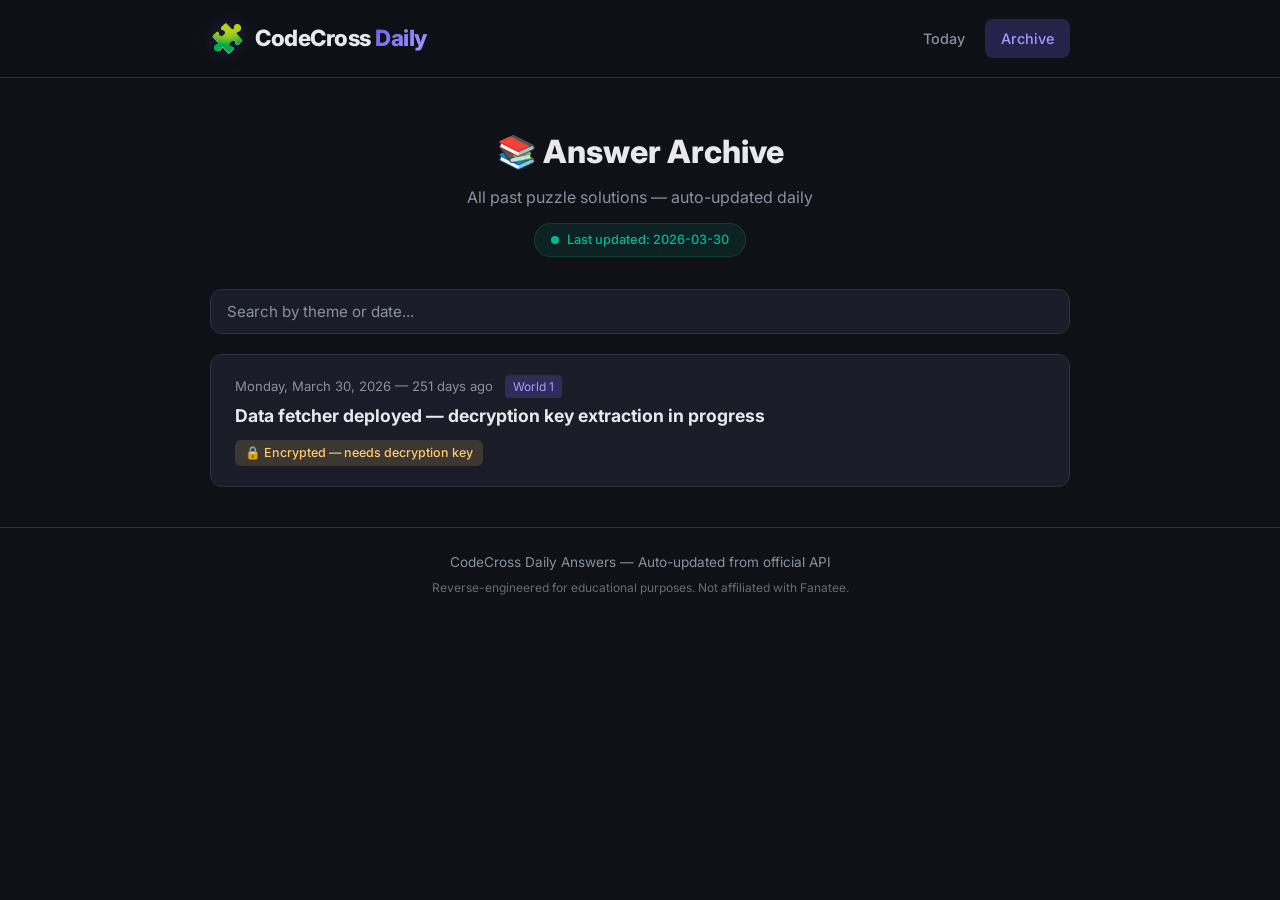
==== archive.html @ 8000e976 "Initial commit: CodeCross Daily Answers website - Today page with auto-loading current date - Archiv" ====
<!DOCTYPE html>
<html lang="en">
<head>
  <meta charset="UTF-8">
  <meta name="viewport" content="width=device-width, initial-scale=1.0">
  <title>CodeCross Answer Archive - All Past Puzzle Solutions</title>
  <meta name="description" content="Browse all past CodeCross puzzle answers. Complete archive organized by date with auto-updating daily.">
  <link rel="stylesheet" href="styles.css">
  <link rel="preconnect" href="https://fonts.googleapis.com">
  <link href="https://fonts.googleapis.com/css2?family=Inter:wght@400;500;600;700;800&display=swap" rel="stylesheet">
</head>
<body>
  <header>
    <div class="container">
      <div class="logo">
        <span class="logo-icon">🧩</span>
        <h1>CodeCross <span class="highlight">Daily</span></h1>
      </div>
      <nav>
        <a href="index.html">Today</a>
        <a href="archive.html" class="active">Archive</a>
      </nav>
    </div>
  </header>

  <main class="container">
    <section class="hero">
      <h2>📚 Answer Archive</h2>
      <p class="subtitle">All past puzzle solutions — auto-updated daily</p>
      <div class="source-badge">
        <span class="dot"></span>
        <span id="last-updated">Checking...</span>
      </div>
    </section>

    <section class="archive-controls">
      <input type="text" id="search-input" placeholder="Search by theme or date..." class="search-box">
    </section>

    <section class="archive-list" id="archive-container">
      <div class="loading-spinner">
        <div class="spinner"></div>
        <p>Loading archive...</p>
      </div>
    </section>
  </main>

  <footer>
    <div class="container">
      <p>CodeCross Daily Answers — Auto-updated from official API</p>
      <p class="disclaimer">Reverse-engineered for educational purposes. Not affiliated with Fanatee.</p>
    </div>
  </footer>

  <script src="app.js"></script>
  <script>
    document.addEventListener('DOMContentLoaded', () => loadArchive());
  </script>
</body>
</html>
---- styles.css ----
:root {
  --bg: #0f1117;
  --bg-card: #1a1d27;
  --bg-card-hover: #222632;
  --text: #e8e8ed;
  --text-muted: #8b8fa3;
  --accent: #6c5ce7;
  --accent-light: #a29bfe;
  --accent-glow: rgba(108, 92, 231, 0.25);
  --success: #00b894;
  --success-glow: rgba(0, 184, 148, 0.2);
  --warning: #fdcb6e;
  --error: #e17055;
  --border: #2d3148;
  --radius: 12px;
  --radius-lg: 16px;
}

* { margin: 0; padding: 0; box-sizing: border-box; }

body {
  font-family: 'Inter', -apple-system, sans-serif;
  background: var(--bg);
  color: var(--text);
  line-height: 1.6;
  min-height: 100vh;
}

.container {
  max-width: 900px;
  margin: 0 auto;
  padding: 0 20px;
}

/* Header */
header {
  border-bottom: 1px solid var(--border);
  padding: 16px 0;
  position: sticky;
  top: 0;
  background: rgba(15, 17, 23, 0.95);
  backdrop-filter: blur(12px);
  z-index: 100;
}

header .container {
  display: flex;
  justify-content: space-between;
  align-items: center;
}

.logo {
  display: flex;
  align-items: center;
  gap: 10px;
}

.logo-icon {
  font-size: 28px;
  filter: drop-shadow(0 0 8px var(--accent-glow));
}

.logo h1 {
  font-size: 1.4rem;
  font-weight: 800;
  letter-spacing: -0.5px;
}

.highlight {
  background: linear-gradient(135deg, var(--accent), var(--accent-light));
  -webkit-background-clip: text;
  -webkit-text-fill-color: transparent;
}

nav {
  display: flex;
  gap: 4px;
}

nav a {
  text-decoration: none;
  color: var(--text-muted);
  padding: 8px 16px;
  border-radius: 8px;
  font-size: 0.9rem;
  font-weight: 500;
  transition: all 0.2s;
}

nav a:hover {
  color: var(--text);
  background: var(--bg-card);
}

nav a.active {
  color: var(--accent-light);
  background: var(--accent-glow);
}

/* Hero */
.hero {
  text-align: center;
  padding: 48px 0 32px;
}

.hero h2 {
  font-size: 2rem;
  font-weight: 800;
  margin-bottom: 8px;
}

.subtitle {
  color: var(--text-muted);
  font-size: 1rem;
  margin-bottom: 12px;
}

.date-badge {
  display: inline-block;
  background: var(--accent-glow);
  color: var(--accent-light);
  padding: 6px 16px;
  border-radius: 20px;
  font-size: 0.85rem;
  font-weight: 600;
  margin-bottom: 16px;
  border: 1px solid rgba(108, 92, 231, 0.3);
}

.source-badge {
  display: inline-flex;
  align-items: center;
  gap: 8px;
  background: rgba(0, 184, 148, 0.1);
  color: var(--success);
  padding: 6px 16px;
  border-radius: 20px;
  font-size: 0.8rem;
  font-weight: 500;
  border: 1px solid rgba(0, 184, 148, 0.2);
}

.source-badge .dot {
  width: 8px;
  height: 8px;
  background: var(--success);
  border-radius: 50%;
  animation: pulse 2s infinite;
}

@keyframes pulse {
  0%, 100% { opacity: 1; }
  50% { opacity: 0.5; }
}

/* Group Cards */
.answers-grid {
  display: grid;
  gap: 20px;
  margin-bottom: 40px;
}

.group-card {
  background: var(--bg-card);
  border: 1px solid var(--border);
  border-radius: var(--radius-lg);
  overflow: hidden;
  transition: all 0.3s ease;
}

.group-card:hover {
  border-color: var(--accent);
  box-shadow: 0 0 30px var(--accent-glow);
}

.group-header {
  background: linear-gradient(135deg, rgba(108, 92, 231, 0.15), rgba(162, 155, 254, 0.05));
  padding: 16px 24px;
  border-bottom: 1px solid var(--border);
  display: flex;
  align-items: center;
  gap: 10px;
}

.group-number {
  background: var(--accent);
  color: white;
  width: 32px;
  height: 32px;
  border-radius: 8px;
  display: flex;
  align-items: center;
  justify-content: center;
  font-weight: 700;
  font-size: 0.9rem;
}

.group-header h3 {
  font-size: 1rem;
  font-weight: 600;
}

.puzzles {
  padding: 8px 0;
}

.puzzle-row {
  display: grid;
  grid-template-columns: 1fr auto;
  align-items: center;
  padding: 14px 24px;
  border-bottom: 1px solid rgba(45, 49, 72, 0.5);
  transition: background 0.15s;
}

.puzzle-row:last-child {
  border-bottom: none;
}

.puzzle-row:hover {
  background: var(--bg-card-hover);
}

.clue {
  color: var(--text-muted);
  font-size: 0.95rem;
}

.answer {
  font-weight: 700;
  font-size: 0.95rem;
  color: var(--success);
  background: var(--success-glow);
  padding: 4px 14px;
  border-radius: 6px;
  letter-spacing: 1px;
  white-space: nowrap;
  font-family: 'Inter', monospace;
}

/* Info Section */
.info-section {
  display: grid;
  grid-template-columns: repeat(auto-fit, minmax(250px, 1fr));
  gap: 16px;
  margin-bottom: 40px;
}

.info-card {
  background: var(--bg-card);
  border: 1px solid var(--border);
  border-radius: var(--radius);
  padding: 20px;
}

.info-card h3 {
  font-size: 1rem;
  margin-bottom: 8px;
}

.info-card p {
  color: var(--text-muted);
  font-size: 0.85rem;
  line-height: 1.5;
}

.info-card a {
  color: var(--accent-light);
  text-decoration: none;
}

.info-card code {
  background: rgba(108, 92, 231, 0.15);
  padding: 2px 6px;
  border-radius: 4px;
  font-size: 0.8rem;
}

/* Loading & Error */
.loading-spinner {
  text-align: center;
  padding: 48px;
  color: var(--text-muted);
}

.spinner {
  width: 40px;
  height: 40px;
  border: 3px solid var(--border);
  border-top-color: var(--accent);
  border-radius: 50%;
  animation: spin 0.8s linear infinite;
  margin: 0 auto 16px;
}

@keyframes spin {
  to { transform: rotate(360deg); }
}

.error-box {
  background: rgba(225, 112, 85, 0.1);
  border: 1px solid rgba(225, 112, 85, 0.3);
  border-radius: var(--radius);
  padding: 24px;
  text-align: center;
}

.error-box h3 {
  color: var(--error);
  margin-bottom: 8px;
}

.error-box p {
  color: var(--text-muted);
  font-size: 0.9rem;
  margin-bottom: 8px;
}

.error-box a {
  color: var(--accent-light);
}

/* Archive */
.archive-controls {
  margin-bottom: 20px;
}

.search-box {
  width: 100%;
  padding: 12px 16px;
  background: var(--bg-card);
  border: 1px solid var(--border);
  border-radius: var(--radius);
  color: var(--text);
  font-size: 0.95rem;
  font-family: inherit;
  outline: none;
  transition: border-color 0.2s;
}

.search-box:focus {
  border-color: var(--accent);
}

.search-box::placeholder {
  color: var(--text-muted);
}

.archive-list {
  display: grid;
  gap: 12px;
  margin-bottom: 40px;
}

.archive-item {
  background: var(--bg-card);
  border: 1px solid var(--border);
  border-radius: var(--radius);
  padding: 20px 24px;
  cursor: pointer;
  transition: all 0.2s;
}

.archive-item:hover {
  border-color: var(--accent);
  transform: translateX(4px);
}

.archive-meta {
  display: flex;
  align-items: center;
  gap: 12px;
  margin-bottom: 4px;
}

.archive-date {
  font-size: 0.82rem;
  color: var(--text-muted);
}

.archive-world {
  font-size: 0.75rem;
  background: var(--accent-glow);
  color: var(--accent-light);
  padding: 2px 8px;
  border-radius: 4px;
}

.archive-theme {
  font-size: 1.1rem;
  font-weight: 700;
  margin-bottom: 10px;
}

.archive-preview {
  display: flex;
  gap: 8px;
  flex-wrap: wrap;
}

.archive-group-badge {
  background: var(--accent-glow);
  color: var(--accent-light);
  padding: 3px 10px;
  border-radius: 6px;
  font-size: 0.78rem;
  font-weight: 500;
}

.archive-group-badge.encrypted {
  background: rgba(253, 203, 110, 0.15);
  color: var(--warning);
}

.archive-expanded {
  margin-top: 16px;
  padding-top: 16px;
  border-top: 1px solid var(--border);
  display: grid;
  gap: 12px;
}

.mini-group {
  background: rgba(0,0,0,0.2);
  border-radius: 8px;
  padding: 12px 16px;
}

.mini-group h4 {
  font-size: 0.85rem;
  color: var(--accent-light);
  margin-bottom: 8px;
}

.mini-puzzle {
  display: flex;
  justify-content: space-between;
  padding: 4px 0;
  font-size: 0.85rem;
}

.mini-puzzle .clue { color: var(--text-muted); }
.mini-puzzle .answer { color: var(--success); font-weight: 600; }

.empty-state {
  text-align: center;
  color: var(--text-muted);
  padding: 48px;
}

/* Footer */
footer {
  border-top: 1px solid var(--border);
  padding: 24px 0;
  text-align: center;
}

footer p {
  color: var(--text-muted);
  font-size: 0.85rem;
}

.disclaimer {
  font-size: 0.75rem !important;
  margin-top: 4px;
  opacity: 0.7;
}

/* Responsive */
@media (max-width: 600px) {
  .hero h2 { font-size: 1.5rem; }
  .puzzle-row { grid-template-columns: 1fr; gap: 8px; padding: 12px 16px; }
  .answer { justify-self: start; }
  header .container { flex-direction: column; gap: 12px; }
  .info-section { grid-template-columns: 1fr; }
}
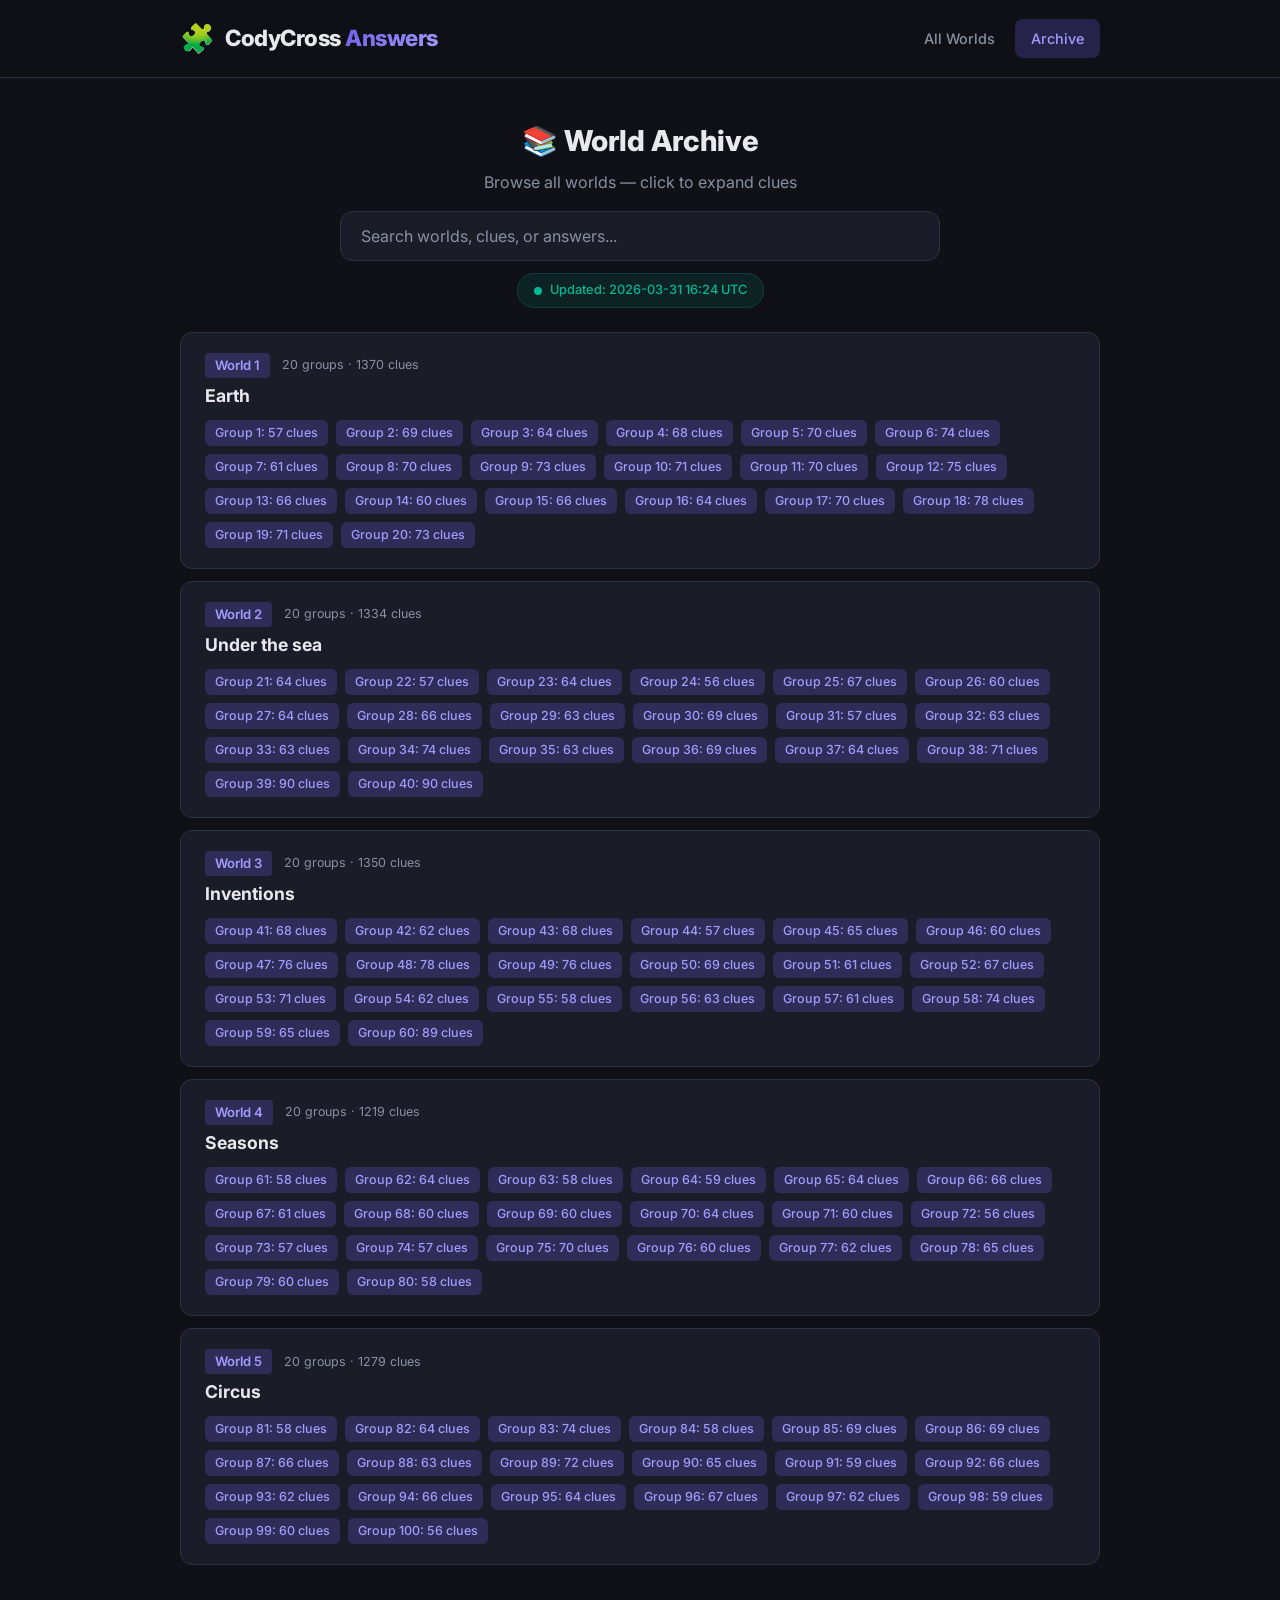
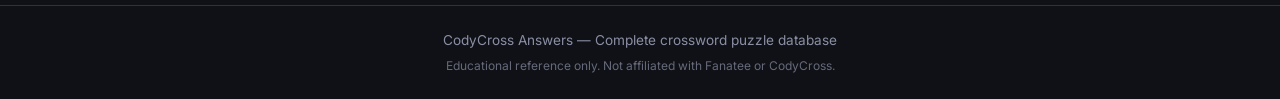
==== commit c1002505: "v4.0: Production API fetcher, world tabs, search, all 5 worlds - Rewrote fetcher to use production A" ====
--- a/archive.html
+++ b/archive.html
@@ -3,8 +3,8 @@
 <head>
   <meta charset="UTF-8">
   <meta name="viewport" content="width=device-width, initial-scale=1.0">
-  <title>CodeCross Answer Archive - All Past Puzzle Solutions</title>
-  <meta name="description" content="Browse all past CodeCross puzzle answers. Complete archive organized by date with auto-updating daily.">
+  <title>CodyCross Archive — All World Puzzle Answers</title>
+  <meta name="description" content="Browse the complete archive of CodyCross puzzle answers organized by world. Search across all worlds, groups, and clues.">
   <link rel="stylesheet" href="styles.css">
   <link rel="preconnect" href="https://fonts.googleapis.com">
   <link href="https://fonts.googleapis.com/css2?family=Inter:wght@400;500;600;700;800&display=swap" rel="stylesheet">
@@ -13,28 +13,27 @@
   <header>
     <div class="container">
       <div class="logo">
-        <span class="logo-icon">🧩</span>
-        <h1>CodeCross <span class="highlight">Daily</span></h1>
+        <span class="logo-icon">&#x1F9E9;</span>
+        <h1>CodyCross <span class="highlight">Answers</span></h1>
       </div>
       <nav>
-        <a href="index.html">Today</a>
+        <a href="index.html">All Worlds</a>
         <a href="archive.html" class="active">Archive</a>
       </nav>
     </div>
   </header>
 
   <main class="container">
-    <section class="hero">
-      <h2>📚 Answer Archive</h2>
-      <p class="subtitle">All past puzzle solutions — auto-updated daily</p>
+    <section class="search-hero">
+      <h2>&#x1F4DA; World Archive</h2>
+      <p class="subtitle">Browse all worlds — click to expand clues</p>
+      <div class="search-wrapper">
+        <input type="text" id="search-input" placeholder="Search worlds, clues, or answers..." class="search-box" autocomplete="off" spellcheck="false">
+      </div>
       <div class="source-badge">
         <span class="dot"></span>
         <span id="last-updated">Checking...</span>
       </div>
-    </section>
-
-    <section class="archive-controls">
-      <input type="text" id="search-input" placeholder="Search by theme or date..." class="search-box">
     </section>
 
     <section class="archive-list" id="archive-container">
@@ -47,8 +46,8 @@
 
   <footer>
     <div class="container">
-      <p>CodeCross Daily Answers — Auto-updated from official API</p>
-      <p class="disclaimer">Reverse-engineered for educational purposes. Not affiliated with Fanatee.</p>
+      <p>CodyCross Answers — Complete crossword puzzle database</p>
+      <p class="disclaimer">Educational reference only. Not affiliated with Fanatee or CodyCross.</p>
     </div>
   </footer>
 
--- a/styles.css
+++ b/styles.css
@@ -27,12 +27,15 @@
 }
 
 .container {
-  max-width: 900px;
+  max-width: 960px;
   margin: 0 auto;
   padding: 0 20px;
 }
 
-/* Header */
+/* ============================================================
+   HEADER
+   ============================================================ */
+
 header {
   border-bottom: 1px solid var(--border);
   padding: 16px 0;
@@ -57,7 +60,6 @@
 
 .logo-icon {
   font-size: 28px;
-  filter: drop-shadow(0 0 8px var(--accent-glow));
 }
 
 .logo h1 {
@@ -97,34 +99,63 @@
   background: var(--accent-glow);
 }
 
-/* Hero */
-.hero {
+/* ============================================================
+   SEARCH HERO
+   ============================================================ */
+
+.search-hero {
   text-align: center;
-  padding: 48px 0 32px;
-}
-
-.hero h2 {
-  font-size: 2rem;
+  padding: 40px 0 24px;
+}
+
+.search-hero h2 {
+  font-size: 1.8rem;
   font-weight: 800;
-  margin-bottom: 8px;
+  margin-bottom: 6px;
 }
 
 .subtitle {
   color: var(--text-muted);
   font-size: 1rem;
-  margin-bottom: 12px;
-}
-
-.date-badge {
-  display: inline-block;
-  background: var(--accent-glow);
-  color: var(--accent-light);
-  padding: 6px 16px;
-  border-radius: 20px;
-  font-size: 0.85rem;
-  font-weight: 600;
   margin-bottom: 16px;
-  border: 1px solid rgba(108, 92, 231, 0.3);
+}
+
+.search-wrapper {
+  position: relative;
+  max-width: 600px;
+  margin: 0 auto 12px;
+}
+
+.search-box {
+  width: 100%;
+  padding: 14px 20px;
+  background: var(--bg-card);
+  border: 1px solid var(--border);
+  border-radius: var(--radius);
+  color: var(--text);
+  font-size: 1rem;
+  font-family: inherit;
+  outline: none;
+  transition: border-color 0.2s, box-shadow 0.2s;
+}
+
+.search-box:focus {
+  border-color: var(--accent);
+  box-shadow: 0 0 0 3px var(--accent-glow);
+}
+
+.search-box::placeholder {
+  color: var(--text-muted);
+}
+
+.search-stats {
+  position: absolute;
+  right: 16px;
+  top: 50%;
+  transform: translateY(-50%);
+  font-size: 0.8rem;
+  color: var(--text-muted);
+  pointer-events: none;
 }
 
 .source-badge {
@@ -153,64 +184,230 @@
   50% { opacity: 0.5; }
 }
 
-/* Group Cards */
-.answers-grid {
+/* ============================================================
+   WORLD TABS
+   ============================================================ */
+
+.world-tabs-wrapper {
+  margin-bottom: 24px;
+  overflow: hidden;
+}
+
+.world-tabs {
+  display: flex;
+  gap: 6px;
+  overflow-x: auto;
+  padding-bottom: 8px;
+  scrollbar-width: thin;
+  scrollbar-color: var(--border) transparent;
+}
+
+.world-tabs::-webkit-scrollbar {
+  height: 6px;
+}
+
+.world-tabs::-webkit-scrollbar-track {
+  background: transparent;
+}
+
+.world-tabs::-webkit-scrollbar-thumb {
+  background: var(--border);
+  border-radius: 3px;
+}
+
+.world-tab {
+  display: flex;
+  align-items: center;
+  gap: 6px;
+  padding: 8px 14px;
+  background: var(--bg-card);
+  border: 1px solid var(--border);
+  border-radius: 8px;
+  color: var(--text-muted);
+  font-family: inherit;
+  font-size: 0.85rem;
+  font-weight: 500;
+  cursor: pointer;
+  white-space: nowrap;
+  transition: all 0.2s;
+}
+
+.world-tab:hover {
+  background: var(--bg-card-hover);
+  color: var(--text);
+  border-color: var(--accent);
+}
+
+.world-tab.active {
+  background: var(--accent-glow);
+  color: var(--accent-light);
+  border-color: var(--accent);
+}
+
+.tab-num {
+  background: var(--accent);
+  color: white;
+  width: 22px;
+  height: 22px;
+  border-radius: 6px;
+  display: flex;
+  align-items: center;
+  justify-content: center;
+  font-size: 0.75rem;
+  font-weight: 700;
+  flex-shrink: 0;
+}
+
+.world-tab.active .tab-num {
+  background: var(--accent-light);
+  color: var(--bg);
+}
+
+.tab-name {
+  max-width: 100px;
+  overflow: hidden;
+  text-overflow: ellipsis;
+}
+
+/* ============================================================
+   WORLD CONTENT
+   ============================================================ */
+
+.world-content {
+  margin-bottom: 40px;
+}
+
+.world-header {
+  display: flex;
+  justify-content: space-between;
+  align-items: center;
+  margin-bottom: 16px;
+  padding: 0 4px;
+}
+
+.world-header h3 {
+  font-size: 1.2rem;
+  font-weight: 700;
+}
+
+.world-stats {
+  display: flex;
+  gap: 8px;
+}
+
+.stat-badge {
+  background: var(--accent-glow);
+  color: var(--accent-light);
+  padding: 4px 12px;
+  border-radius: 6px;
+  font-size: 0.8rem;
+  font-weight: 500;
+}
+
+/* ============================================================
+   GROUP CARDS (Accordion)
+   ============================================================ */
+
+.groups-list {
   display: grid;
-  gap: 20px;
-  margin-bottom: 40px;
+  gap: 12px;
 }
 
 .group-card {
   background: var(--bg-card);
   border: 1px solid var(--border);
-  border-radius: var(--radius-lg);
+  border-radius: var(--radius);
   overflow: hidden;
-  transition: all 0.3s ease;
+  transition: all 0.2s ease;
 }
 
 .group-card:hover {
+  border-color: rgba(108, 92, 231, 0.4);
+}
+
+.group-card.expanded {
   border-color: var(--accent);
-  box-shadow: 0 0 30px var(--accent-glow);
+  box-shadow: 0 0 20px var(--accent-glow);
 }
 
 .group-header {
-  background: linear-gradient(135deg, rgba(108, 92, 231, 0.15), rgba(162, 155, 254, 0.05));
-  padding: 16px 24px;
-  border-bottom: 1px solid var(--border);
-  display: flex;
-  align-items: center;
-  gap: 10px;
+  background: linear-gradient(135deg, rgba(108, 92, 231, 0.12), rgba(162, 155, 254, 0.04));
+  padding: 14px 20px;
+  display: flex;
+  align-items: center;
+  gap: 12px;
+  cursor: pointer;
+  transition: background 0.15s;
+  user-select: none;
+}
+
+.group-header:hover {
+  background: linear-gradient(135deg, rgba(108, 92, 231, 0.18), rgba(162, 155, 254, 0.08));
 }
 
 .group-number {
   background: var(--accent);
   color: white;
-  width: 32px;
-  height: 32px;
+  width: 30px;
+  height: 30px;
   border-radius: 8px;
   display: flex;
   align-items: center;
   justify-content: center;
   font-weight: 700;
-  font-size: 0.9rem;
-}
-
-.group-header h3 {
-  font-size: 1rem;
+  font-size: 0.85rem;
+  flex-shrink: 0;
+}
+
+.group-info {
+  flex: 1;
+}
+
+.group-info h4 {
+  font-size: 0.95rem;
   font-weight: 600;
 }
 
+.group-meta {
+  font-size: 0.8rem;
+  color: var(--text-muted);
+}
+
+.expand-icon {
+  color: var(--text-muted);
+  font-size: 0.7rem;
+  transition: transform 0.2s;
+}
+
+.group-card.expanded .expand-icon {
+  transform: rotate(180deg);
+  color: var(--accent-light);
+}
+
 .puzzles {
-  padding: 8px 0;
+  max-height: 500px;
+  overflow-y: auto;
+  scrollbar-width: thin;
+  scrollbar-color: var(--border) transparent;
+}
+
+.puzzles::-webkit-scrollbar {
+  width: 6px;
+}
+
+.puzzles::-webkit-scrollbar-thumb {
+  background: var(--border);
+  border-radius: 3px;
 }
 
 .puzzle-row {
   display: grid;
   grid-template-columns: 1fr auto;
   align-items: center;
-  padding: 14px 24px;
-  border-bottom: 1px solid rgba(45, 49, 72, 0.5);
+  padding: 12px 20px;
+  border-bottom: 1px solid rgba(45, 49, 72, 0.4);
   transition: background 0.15s;
+  gap: 16px;
 }
 
 .puzzle-row:last-child {
@@ -223,22 +420,221 @@
 
 .clue {
   color: var(--text-muted);
-  font-size: 0.95rem;
+  font-size: 0.92rem;
+  line-height: 1.4;
 }
 
 .answer {
   font-weight: 700;
-  font-size: 0.95rem;
+  font-size: 0.92rem;
   color: var(--success);
   background: var(--success-glow);
-  padding: 4px 14px;
+  padding: 4px 12px;
   border-radius: 6px;
-  letter-spacing: 1px;
+  letter-spacing: 0.5px;
   white-space: nowrap;
-  font-family: 'Inter', monospace;
-}
-
-/* Info Section */
+  text-transform: uppercase;
+  font-size: 0.85rem;
+}
+
+.answer-match {
+  box-shadow: 0 0 0 2px var(--success), 0 0 12px var(--success-glow);
+}
+
+/* ============================================================
+   SEARCH RESULTS
+   ============================================================ */
+
+.search-results {
+  display: grid;
+  gap: 8px;
+}
+
+.search-result-item {
+  background: var(--bg-card);
+  border: 1px solid var(--border);
+  border-radius: var(--radius);
+  padding: 14px 20px;
+  transition: all 0.15s;
+}
+
+.search-result-item:hover {
+  border-color: var(--accent);
+  transform: translateX(4px);
+}
+
+.result-meta {
+  display: flex;
+  gap: 12px;
+  margin-bottom: 6px;
+}
+
+.result-world {
+  font-size: 0.78rem;
+  color: var(--accent-light);
+  font-weight: 600;
+}
+
+.result-group {
+  font-size: 0.75rem;
+  color: var(--text-muted);
+}
+
+.result-row {
+  display: flex;
+  justify-content: space-between;
+  align-items: center;
+  gap: 16px;
+}
+
+.result-row .clue {
+  color: var(--text);
+  font-size: 0.9rem;
+}
+
+.result-row .answer {
+  font-size: 0.82rem;
+}
+
+mark {
+  background: rgba(253, 203, 110, 0.3);
+  color: var(--warning);
+  border-radius: 2px;
+  padding: 0 2px;
+}
+
+.truncated-notice {
+  text-align: center;
+  color: var(--text-muted);
+  font-size: 0.85rem;
+  padding: 16px;
+}
+
+.empty-state {
+  text-align: center;
+  color: var(--text-muted);
+  padding: 48px;
+}
+
+.empty-state .hint {
+  font-size: 0.85rem;
+  margin-top: 8px;
+  opacity: 0.7;
+}
+
+/* ============================================================
+   ARCHIVE
+   ============================================================ */
+
+.archive-controls {
+  margin-bottom: 20px;
+}
+
+.archive-list {
+  display: grid;
+  gap: 12px;
+  margin-bottom: 40px;
+}
+
+.archive-item {
+  background: var(--bg-card);
+  border: 1px solid var(--border);
+  border-radius: var(--radius);
+  padding: 20px 24px;
+  cursor: pointer;
+  transition: all 0.2s;
+}
+
+.archive-item:hover {
+  border-color: var(--accent);
+  transform: translateX(4px);
+}
+
+.archive-meta {
+  display: flex;
+  align-items: center;
+  gap: 12px;
+  margin-bottom: 4px;
+}
+
+.archive-world {
+  font-size: 0.82rem;
+  background: var(--accent-glow);
+  color: var(--accent-light);
+  padding: 2px 10px;
+  border-radius: 4px;
+  font-weight: 600;
+}
+
+.archive-stats {
+  font-size: 0.78rem;
+  color: var(--text-muted);
+}
+
+.archive-theme {
+  font-size: 1.1rem;
+  font-weight: 700;
+  margin-bottom: 10px;
+}
+
+.archive-preview {
+  display: flex;
+  gap: 8px;
+  flex-wrap: wrap;
+}
+
+.archive-group-badge {
+  background: var(--accent-glow);
+  color: var(--accent-light);
+  padding: 3px 10px;
+  border-radius: 6px;
+  font-size: 0.78rem;
+  font-weight: 500;
+}
+
+.archive-expanded {
+  margin-top: 16px;
+  padding-top: 16px;
+  border-top: 1px solid var(--border);
+  display: grid;
+  gap: 12px;
+}
+
+.mini-group {
+  background: rgba(0,0,0,0.2);
+  border-radius: 8px;
+  padding: 12px 16px;
+}
+
+.mini-group h4 {
+  font-size: 0.85rem;
+  color: var(--accent-light);
+  margin-bottom: 8px;
+}
+
+.mini-puzzle {
+  display: flex;
+  justify-content: space-between;
+  padding: 4px 0;
+  font-size: 0.85rem;
+  gap: 16px;
+}
+
+.mini-puzzle .clue { color: var(--text-muted); flex: 1; }
+.mini-puzzle .answer { color: var(--success); font-weight: 600; white-space: nowrap; }
+
+.more-clues {
+  color: var(--text-muted);
+  font-size: 0.8rem;
+  text-align: center;
+  padding-top: 8px;
+  opacity: 0.7;
+}
+
+/* ============================================================
+   INFO SECTION
+   ============================================================ */
+
 .info-section {
   display: grid;
   grid-template-columns: repeat(auto-fit, minmax(250px, 1fr));
@@ -276,7 +672,10 @@
   font-size: 0.8rem;
 }
 
-/* Loading & Error */
+/* ============================================================
+   LOADING & ERROR
+   ============================================================ */
+
 .loading-spinner {
   text-align: center;
   padding: 48px;
@@ -320,135 +719,10 @@
   color: var(--accent-light);
 }
 
-/* Archive */
-.archive-controls {
-  margin-bottom: 20px;
-}
-
-.search-box {
-  width: 100%;
-  padding: 12px 16px;
-  background: var(--bg-card);
-  border: 1px solid var(--border);
-  border-radius: var(--radius);
-  color: var(--text);
-  font-size: 0.95rem;
-  font-family: inherit;
-  outline: none;
-  transition: border-color 0.2s;
-}
-
-.search-box:focus {
-  border-color: var(--accent);
-}
-
-.search-box::placeholder {
-  color: var(--text-muted);
-}
-
-.archive-list {
-  display: grid;
-  gap: 12px;
-  margin-bottom: 40px;
-}
-
-.archive-item {
-  background: var(--bg-card);
-  border: 1px solid var(--border);
-  border-radius: var(--radius);
-  padding: 20px 24px;
-  cursor: pointer;
-  transition: all 0.2s;
-}
-
-.archive-item:hover {
-  border-color: var(--accent);
-  transform: translateX(4px);
-}
-
-.archive-meta {
-  display: flex;
-  align-items: center;
-  gap: 12px;
-  margin-bottom: 4px;
-}
-
-.archive-date {
-  font-size: 0.82rem;
-  color: var(--text-muted);
-}
-
-.archive-world {
-  font-size: 0.75rem;
-  background: var(--accent-glow);
-  color: var(--accent-light);
-  padding: 2px 8px;
-  border-radius: 4px;
-}
-
-.archive-theme {
-  font-size: 1.1rem;
-  font-weight: 700;
-  margin-bottom: 10px;
-}
-
-.archive-preview {
-  display: flex;
-  gap: 8px;
-  flex-wrap: wrap;
-}
-
-.archive-group-badge {
-  background: var(--accent-glow);
-  color: var(--accent-light);
-  padding: 3px 10px;
-  border-radius: 6px;
-  font-size: 0.78rem;
-  font-weight: 500;
-}
-
-.archive-group-badge.encrypted {
-  background: rgba(253, 203, 110, 0.15);
-  color: var(--warning);
-}
-
-.archive-expanded {
-  margin-top: 16px;
-  padding-top: 16px;
-  border-top: 1px solid var(--border);
-  display: grid;
-  gap: 12px;
-}
-
-.mini-group {
-  background: rgba(0,0,0,0.2);
-  border-radius: 8px;
-  padding: 12px 16px;
-}
-
-.mini-group h4 {
-  font-size: 0.85rem;
-  color: var(--accent-light);
-  margin-bottom: 8px;
-}
-
-.mini-puzzle {
-  display: flex;
-  justify-content: space-between;
-  padding: 4px 0;
-  font-size: 0.85rem;
-}
-
-.mini-puzzle .clue { color: var(--text-muted); }
-.mini-puzzle .answer { color: var(--success); font-weight: 600; }
-
-.empty-state {
-  text-align: center;
-  color: var(--text-muted);
-  padding: 48px;
-}
-
-/* Footer */
+/* ============================================================
+   FOOTER
+   ============================================================ */
+
 footer {
   border-top: 1px solid var(--border);
   padding: 24px 0;
@@ -466,11 +740,18 @@
   opacity: 0.7;
 }
 
-/* Responsive */
-@media (max-width: 600px) {
-  .hero h2 { font-size: 1.5rem; }
-  .puzzle-row { grid-template-columns: 1fr; gap: 8px; padding: 12px 16px; }
+/* ============================================================
+   RESPONSIVE
+   ============================================================ */
+
+@media (max-width: 768px) {
+  .search-hero h2 { font-size: 1.4rem; }
+  .world-header { flex-direction: column; align-items: flex-start; gap: 8px; }
+  .puzzle-row { grid-template-columns: 1fr; gap: 6px; padding: 10px 16px; }
   .answer { justify-self: start; }
   header .container { flex-direction: column; gap: 12px; }
   .info-section { grid-template-columns: 1fr; }
-}
+  .result-row { grid-template-columns: 1fr; gap: 6px; }
+  .result-row .answer { justify-self: start; }
+  .tab-name { max-width: 80px; }
+}
